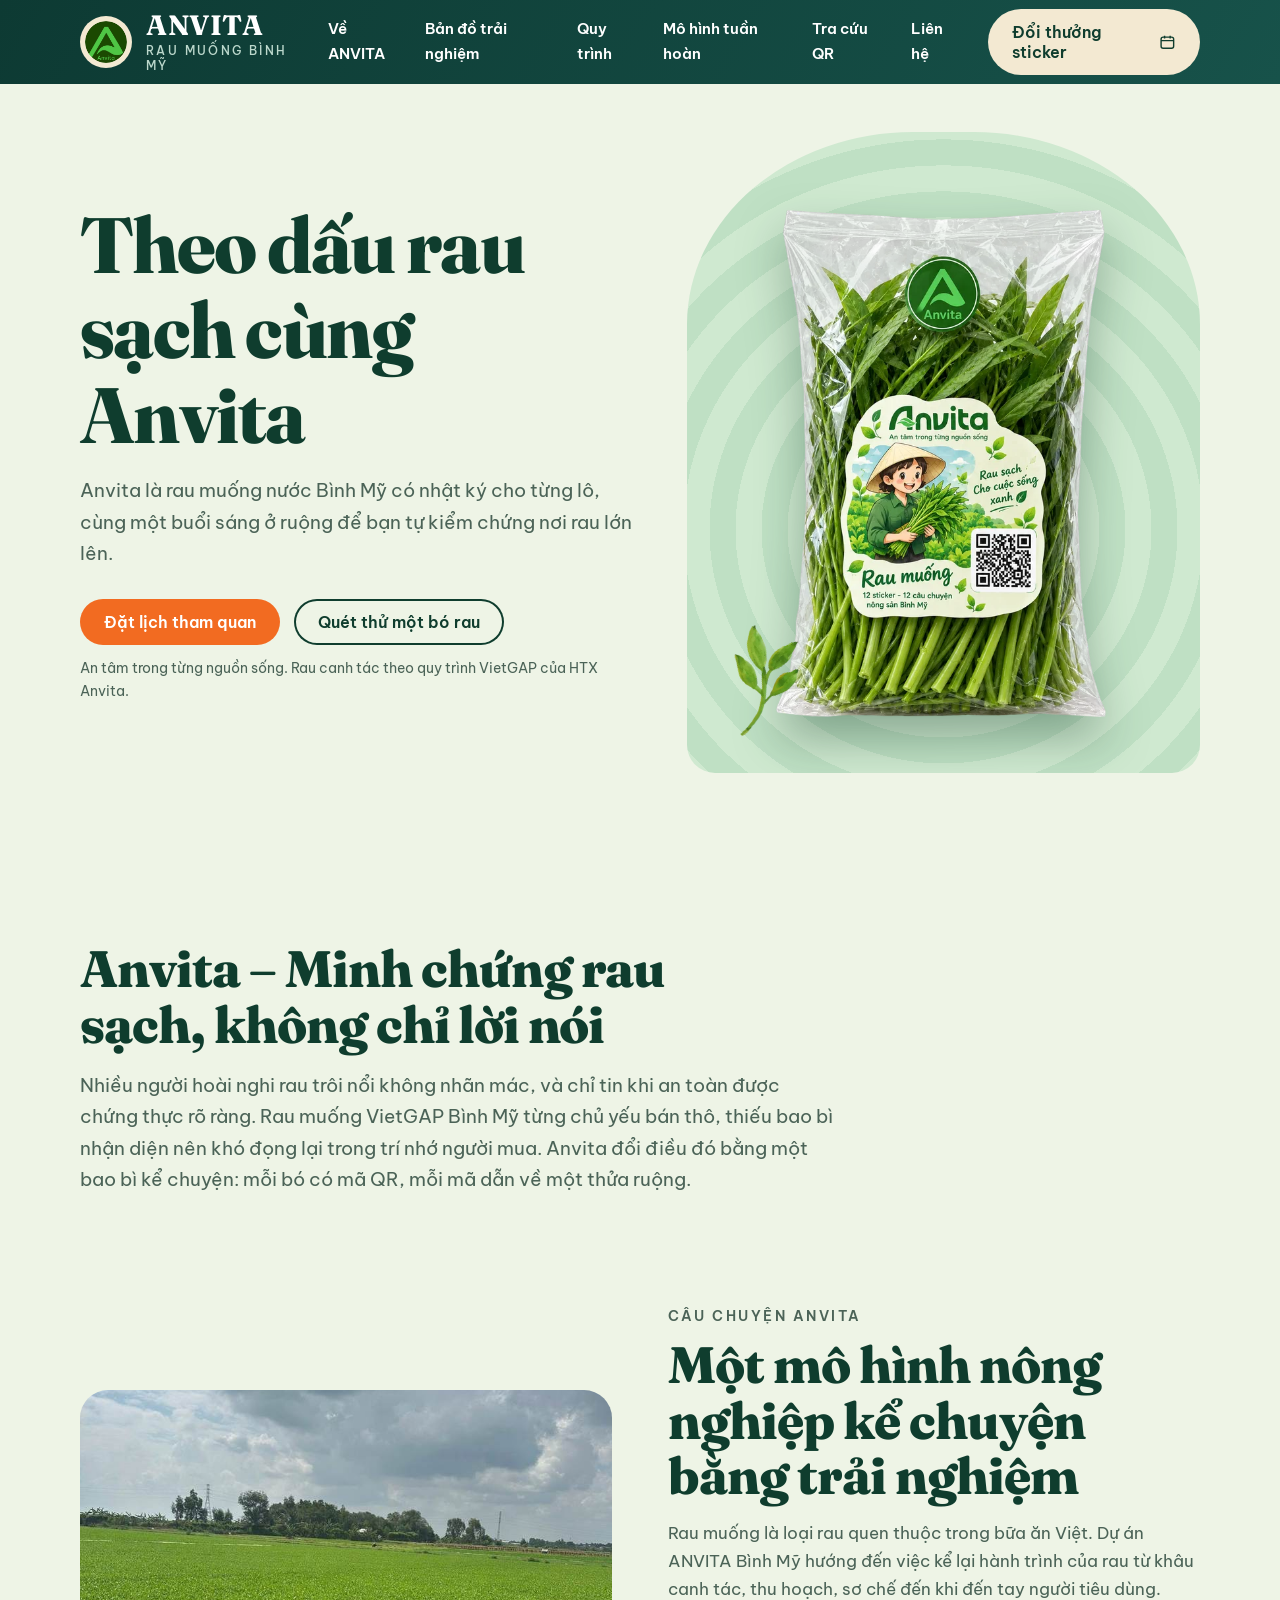
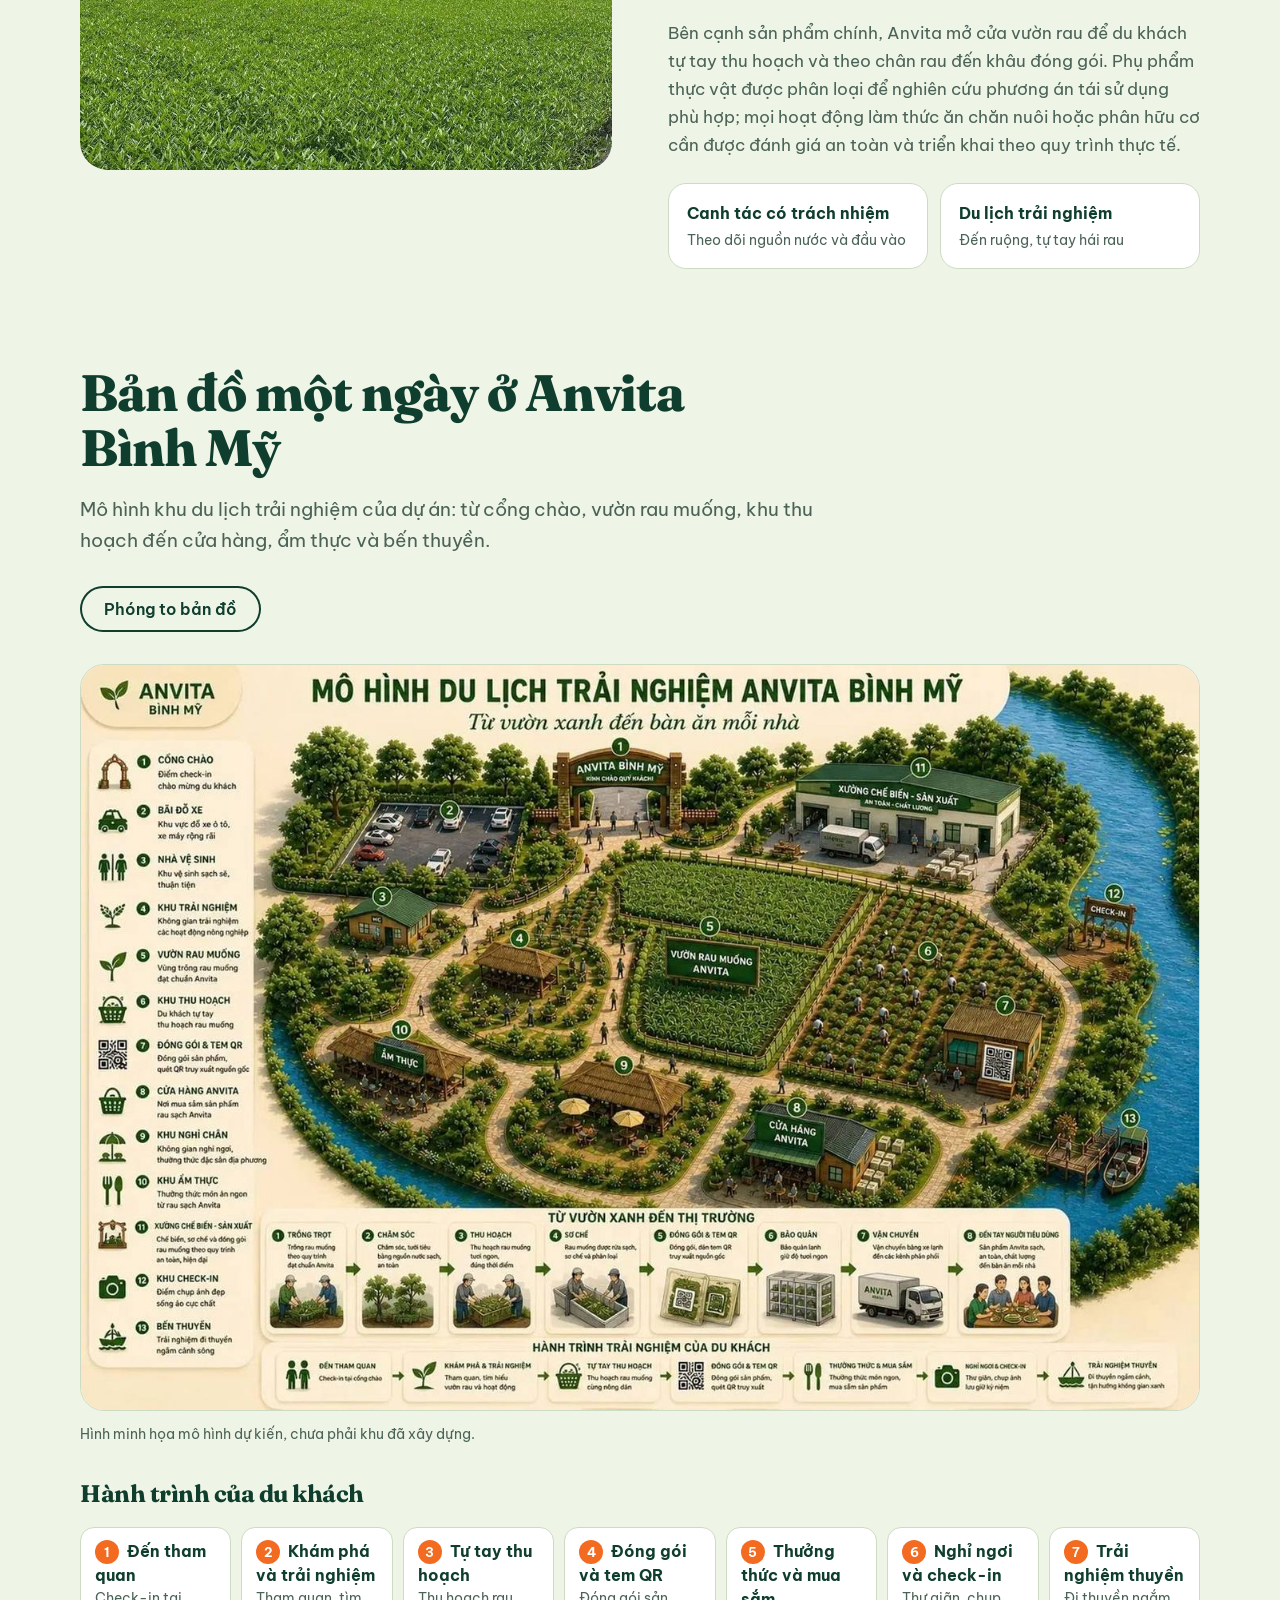
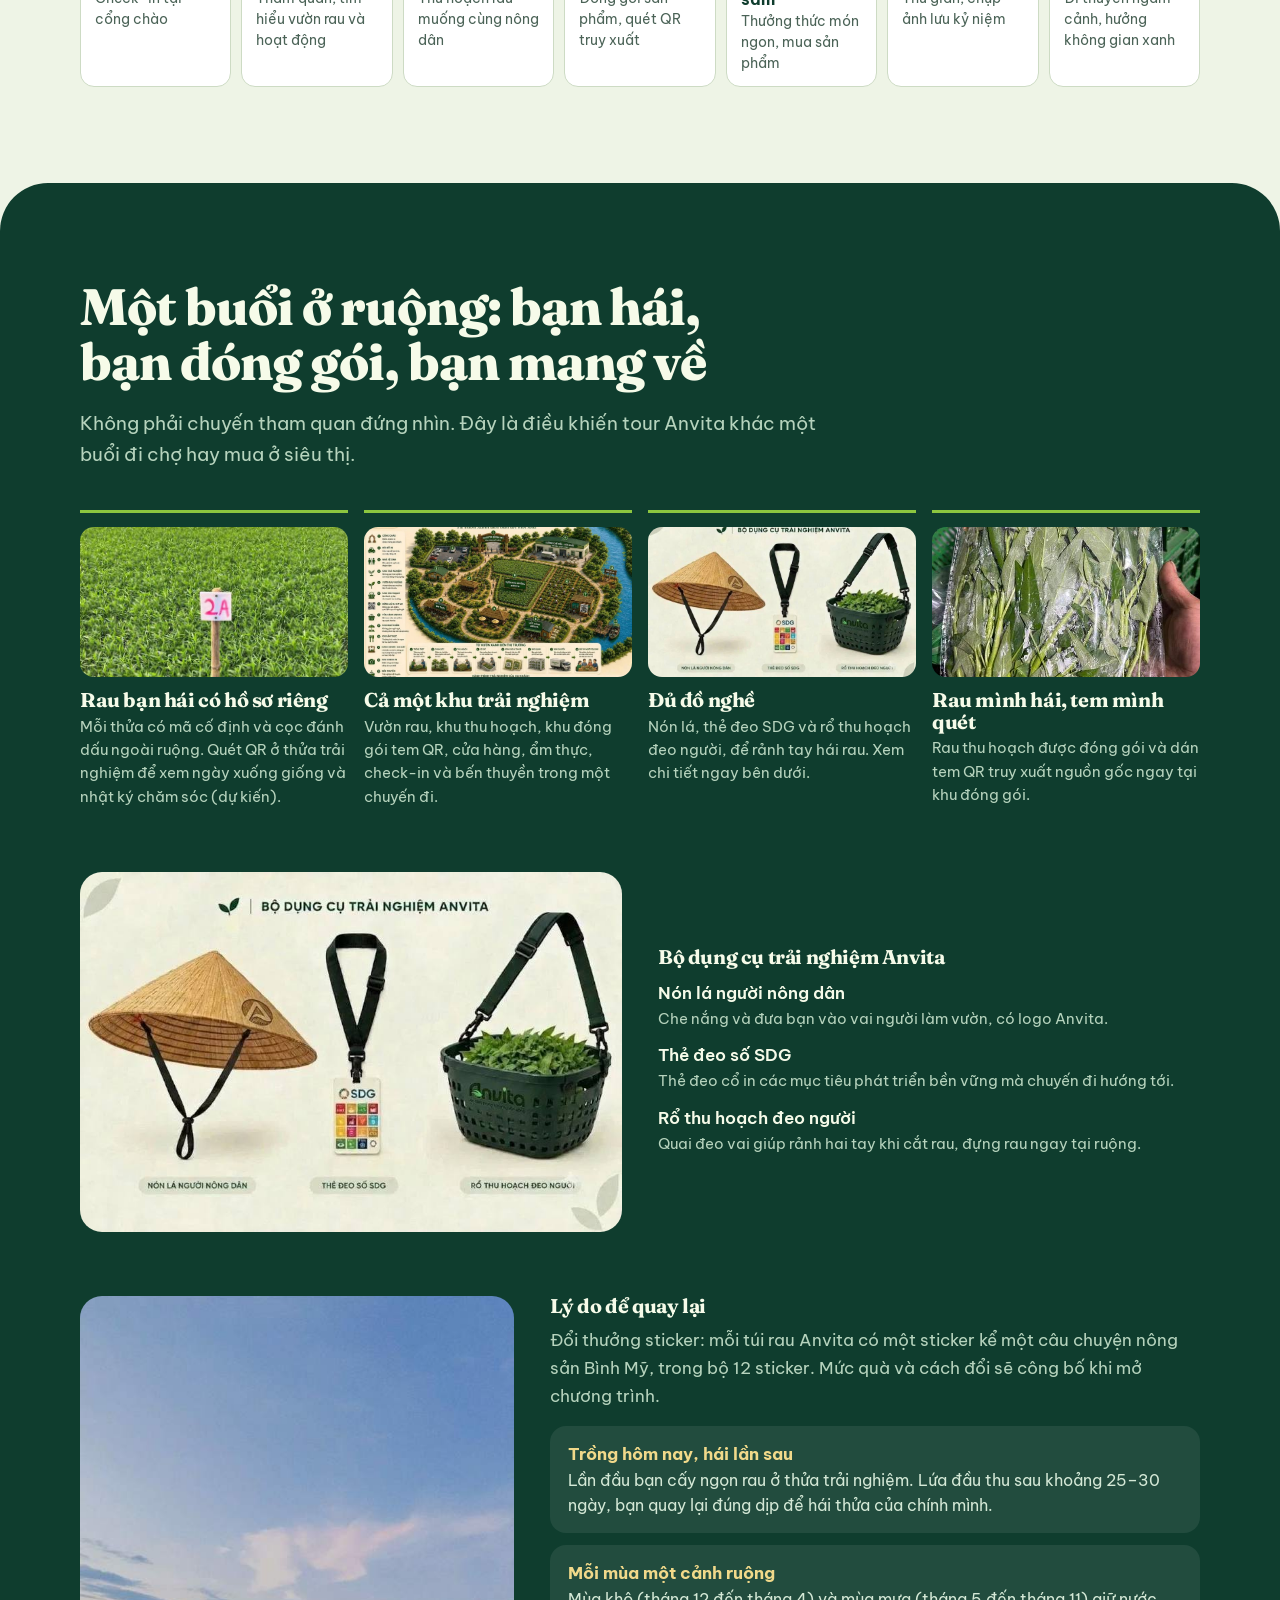
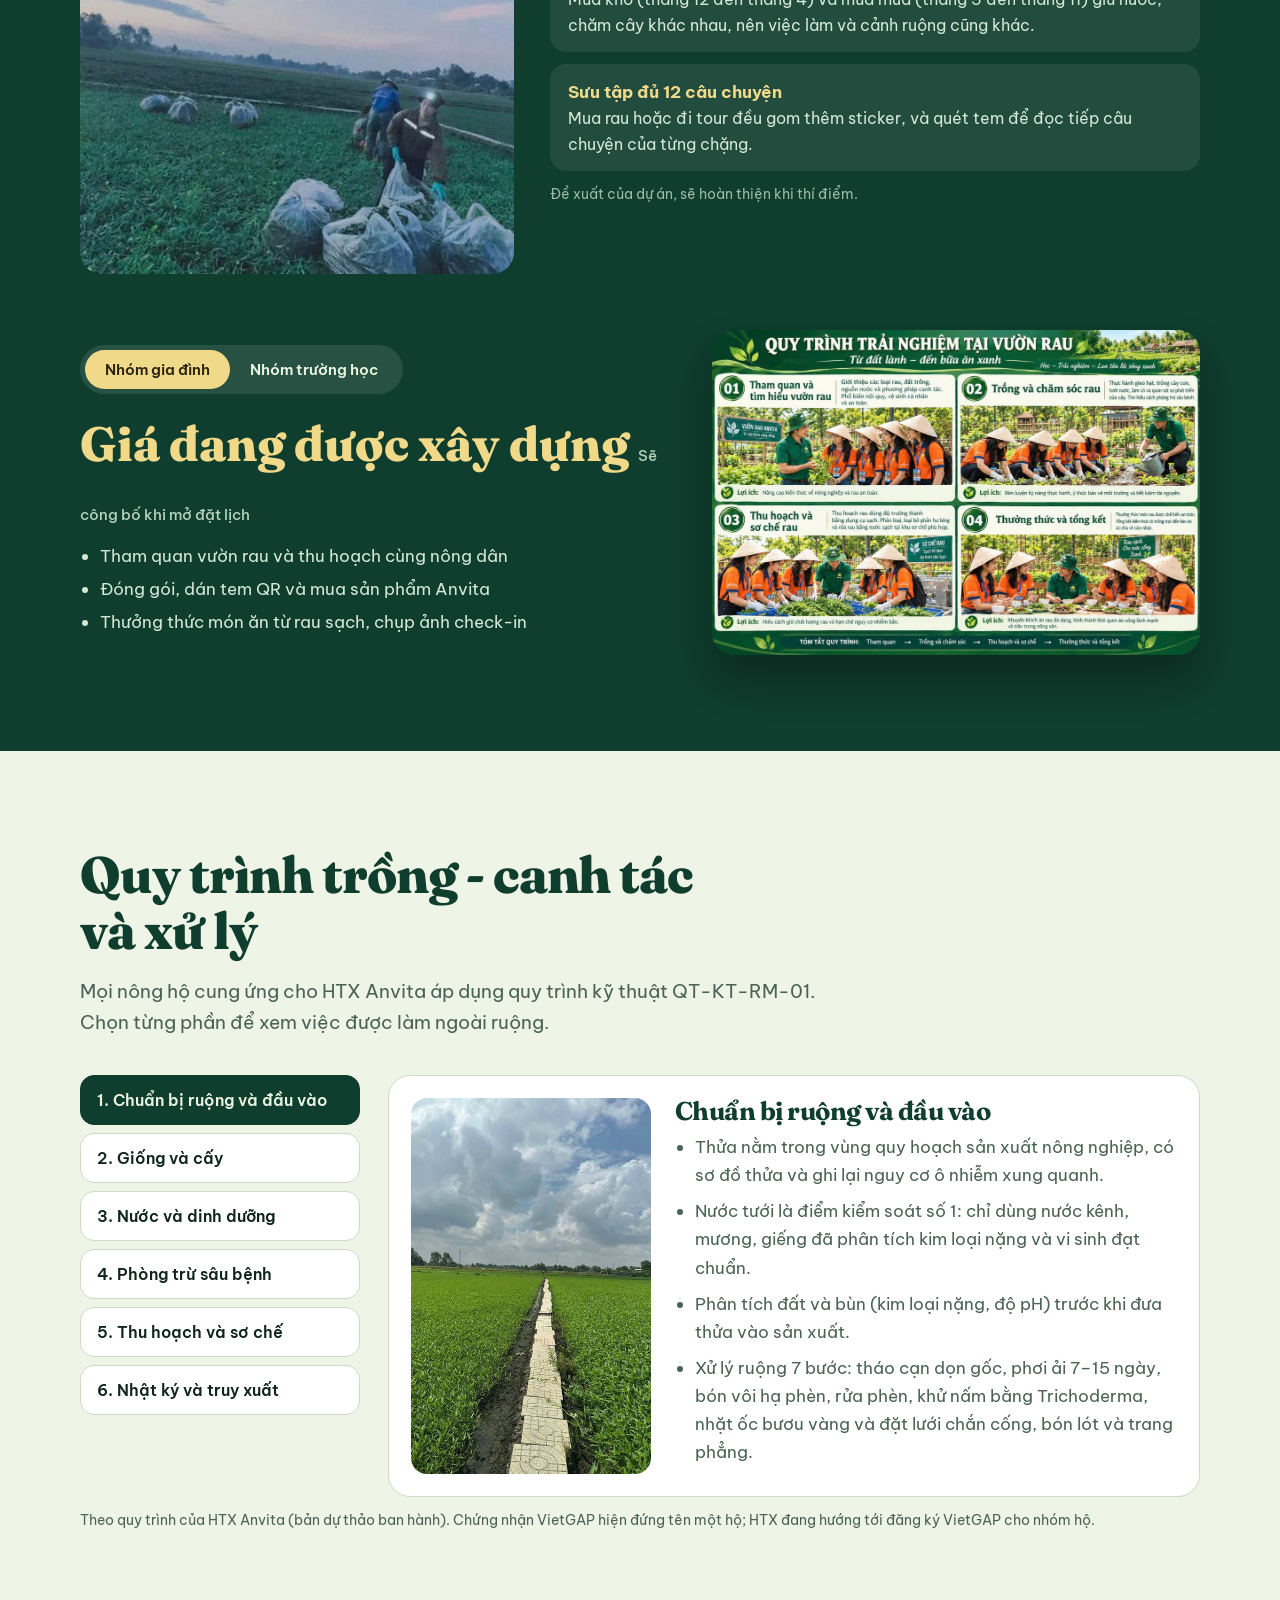
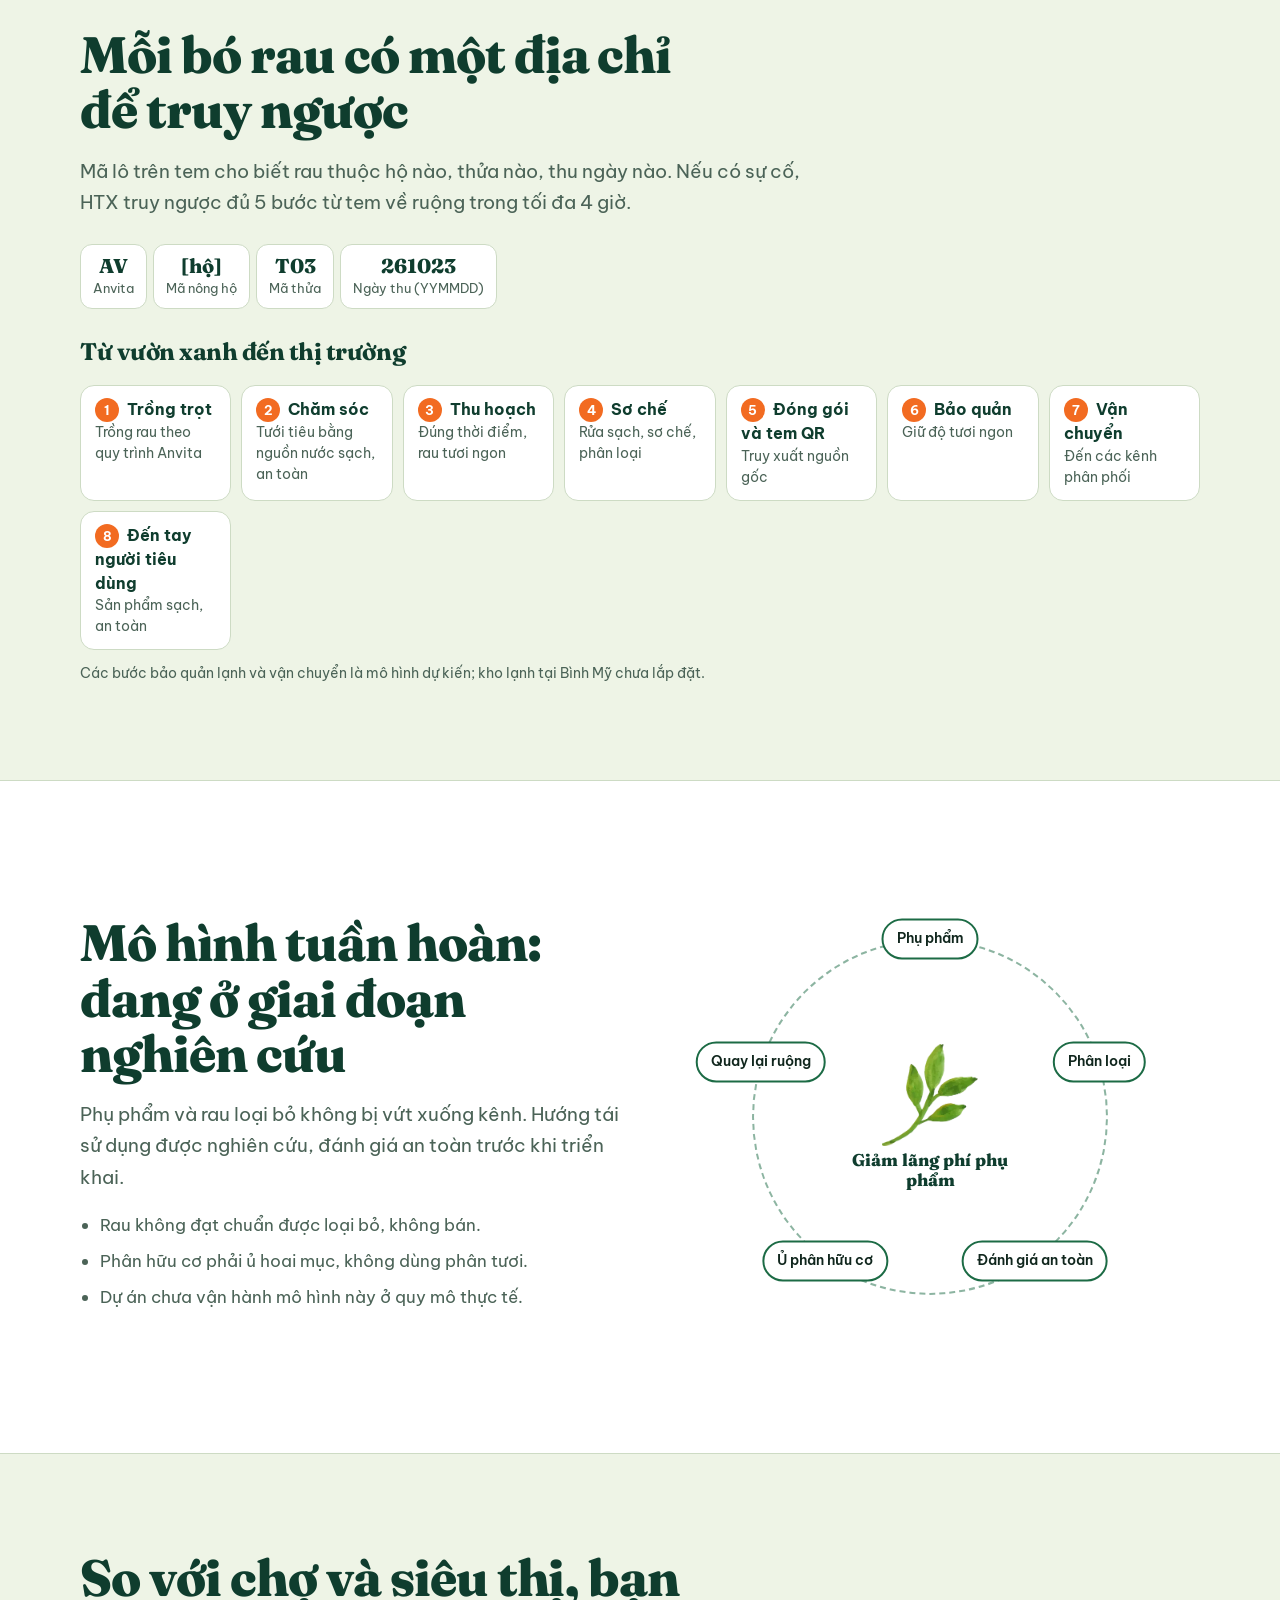
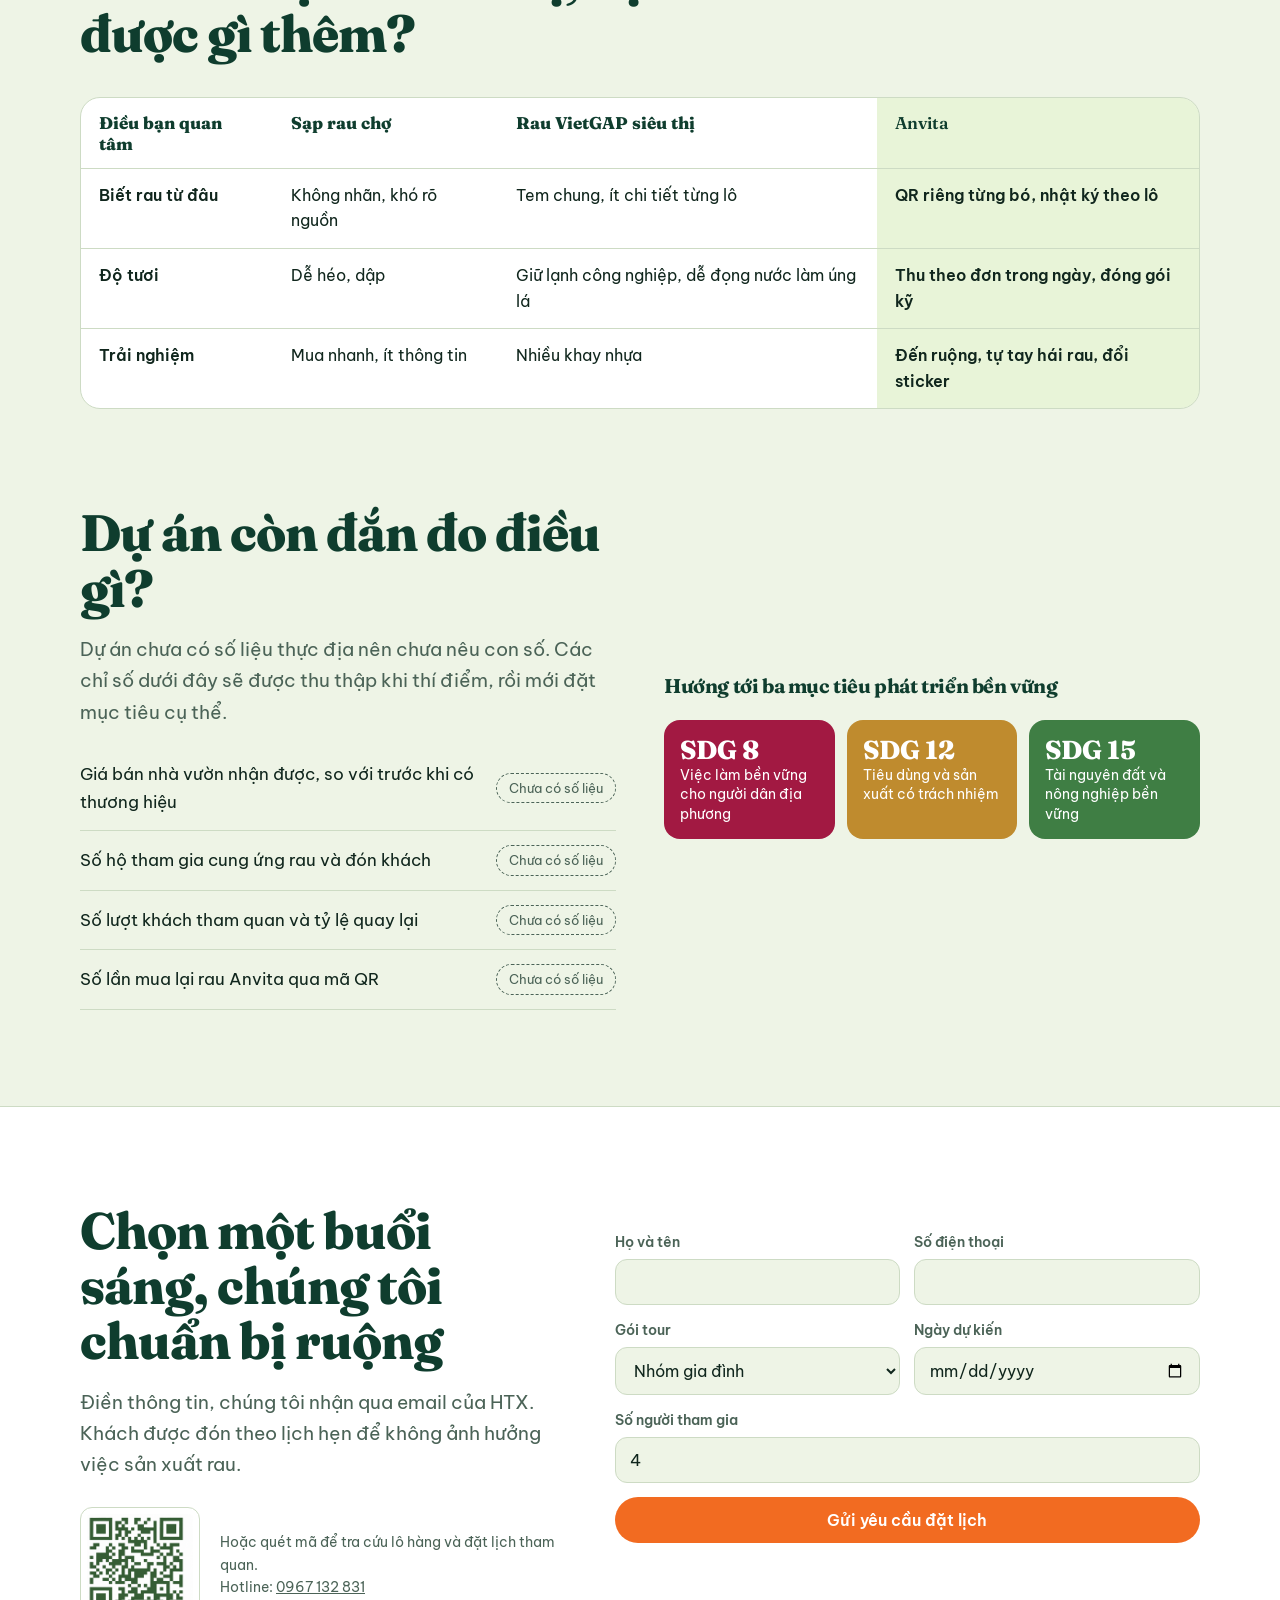
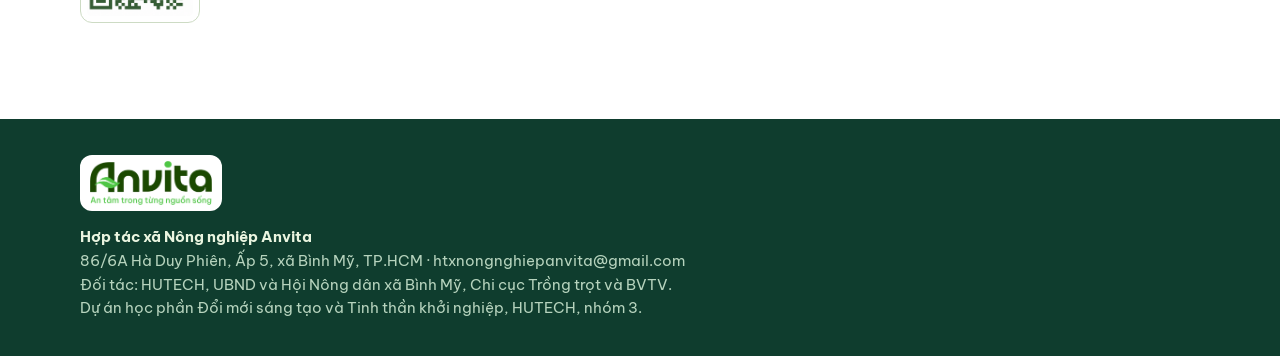
==== index.html @ b092d2de "index" ====
<!DOCTYPE html>
<html lang="vi"><head>
<meta charset="utf-8">
<meta name="viewport" content="width=device-width, initial-scale=1, viewport-fit=cover">
<title>Anvita – Từ Bình Mỹ đến bàn ăn</title>
<link rel="preconnect" href="https://fonts.googleapis.com"><link rel="preconnect" href="https://fonts.gstatic.com" crossorigin>
<link href="https://fonts.googleapis.com/css2?family=Be+Vietnam+Pro:wght@400;500;600&family=Fraunces:opsz,wght@9..144,600;9..144,800&display=swap" rel="stylesheet">
<style>
:root{--bg:#eef4e6;--ink:#10261d;--mute:#4b6357;--card:#fff;--line:#cddbc4;--head:#0f3d2e;--g:#0f3d2e;--g2:#1c6b45;--lime:#8cc63f;--org:#f26b21;--straw:#f1d98a;--on-g:#eaf5e0;--navbg:#eef4e6;
--sans:"Be Vietnam Pro",system-ui,-apple-system,"Segoe UI",Roboto,sans-serif;--ser:"Fraunces",Georgia,"Times New Roman",serif;
box-sizing:border-box;padding-top:env(safe-area-inset-top,0px);padding-bottom:env(safe-area-inset-bottom,0px)}
@media (prefers-color-scheme:dark){:root:not([data-theme="light"]){--bg:#0b1c16;--ink:#e7f1e1;--mute:#a4bcab;--card:#122b23;--line:#24443a;--head:#bfe58a;--navbg:#0b1c16}}
:root[data-theme="dark"]{--bg:#0b1c16;--ink:#e7f1e1;--mute:#a4bcab;--card:#122b23;--line:#24443a;--head:#bfe58a;--navbg:#0b1c16}
html{scroll-behavior:smooth;scroll-padding-top:calc(env(safe-area-inset-top,0px) + 72px)}
*{box-sizing:border-box;margin:0}
body{background:var(--bg);color:var(--ink);font:400 17px/1.65 var(--sans);-webkit-font-smoothing:antialiased}
body::before{content:"";position:fixed;inset:0 0 auto;height:env(safe-area-inset-top,0px);background:var(--navbg);z-index:10}
img{max-width:100%;display:block}a{color:inherit}
:focus-visible{outline:3px solid var(--org);outline-offset:3px;border-radius:6px}
.w{width:min(1120px,100% - 40px);margin-inline:auto}
nav{position:sticky;top:env(safe-area-inset-top,0px);z-index:9;background:var(--navbg);border-bottom:1px solid var(--line)}
nav .w{display:flex;align-items:center;gap:22px;height:64px}
.logo{font:800 26px var(--ser);color:var(--head);text-decoration:none;margin-right:auto;letter-spacing:-.5px}
nav a.l{font-size:15px;text-decoration:none;color:var(--mute);font-weight:500}nav a.l:hover{color:var(--ink)}
.btn{display:inline-block;border:0;cursor:pointer;font:600 16px var(--sans);padding:13px 24px;border-radius:999px;background:var(--org);color:#fff;text-decoration:none}
.btn:hover{filter:brightness(1.08)}.btn.o{background:transparent;color:var(--head);box-shadow:inset 0 0 0 2px var(--head)}
h1,h2,h3{font-family:var(--ser);color:var(--head);line-height:1.08;letter-spacing:-.02em}
h2{font-size:clamp(2rem,4.4vw,3.2rem);font-weight:800;max-width:18ch}
section{padding:96px 0}
.lead{font-size:19px;color:var(--mute);max-width:58ch;margin-top:18px}
/* hero */
.hero{padding:48px 0 72px}.hero .w{display:grid;grid-template-columns:1.05fr .95fr;gap:40px;align-items:center}
h1{font-size:clamp(2.5rem,6.2vw,4.9rem);font-weight:800}
.cta{display:flex;gap:14px;flex-wrap:wrap;margin-top:30px}
.vis{position:relative;aspect-ratio:4/5;border-radius:44% 44% 28px 28px/30% 30% 28px 28px;overflow:hidden;background:repeating-radial-gradient(circle at 50% 62%,#bfe0c4 0 26px,#cfe9d0 26px 52px);isolation:isolate}
@media (prefers-color-scheme:dark){:root:not([data-theme="light"]) .vis{background:repeating-radial-gradient(circle at 50% 62%,#14382d 0 26px,#174335 26px 52px)}}
:root[data-theme="dark"] .vis{background:repeating-radial-gradient(circle at 50% 62%,#14382d 0 26px,#174335 26px 52px)}
.vis .bag{position:absolute;inset:7% 14% 3%;width:72%;height:90%;object-fit:contain;filter:drop-shadow(0 22px 24px rgba(10,50,30,.35))}
.vis .leaf{position:absolute;width:90px;left:6%;bottom:8%;transform:rotate(-24deg)}
.scanline{position:absolute;left:10%;right:10%;top:12%;height:4px;background:var(--lime);box-shadow:0 0 18px 6px rgba(140,198,63,.7);opacity:0}
.vis.scan .scanline{opacity:1;animation:sc 1.4s ease-in-out forwards}
@keyframes sc{0%{top:12%}100%{top:86%}}
.lot{position:absolute;left:14px;right:14px;bottom:14px;background:var(--card);border-radius:18px;padding:16px 18px;font-size:14.5px;line-height:1.5;box-shadow:0 14px 30px rgba(8,40,25,.28);transform:translateY(120%);transition:transform .5s cubic-bezier(.2,.8,.2,1)}
.vis.done .lot{transform:none}
.lot b{font:800 18px var(--ser);color:var(--head);display:block}.lot span{color:var(--mute);font-size:12.5px}
.lot ul{list-style:none;padding:0;margin:6px 0}.lot li:before{content:"✓ ";color:var(--g2);font-weight:700}
/* scan section */
.two{display:grid;grid-template-columns:.9fr 1.1fr;gap:56px;align-items:start;margin-top:40px}
.code{display:flex;flex-wrap:wrap;gap:6px;align-items:stretch;margin:26px 0 6px}
.code div{background:var(--card);border:1px solid var(--line);border-radius:12px;padding:8px 12px;text-align:center;font-size:13px;color:var(--mute)}
.code b{display:block;font:800 20px var(--ser);color:var(--head)}
.chips{display:grid;grid-template-columns:repeat(4,1fr);gap:8px}
.chips button{font:600 15px var(--sans);padding:12px 6px;border-radius:14px;border:1px solid var(--line);background:var(--card);color:var(--ink);cursor:pointer}
.chips button[aria-pressed="true"]{background:var(--g);color:var(--on-g);border-color:var(--g)}
.panel{margin-top:12px;background:var(--card);border:1px solid var(--line);border-radius:18px;padding:22px 24px;min-height:132px}
.panel h3{font-size:1.5rem;margin-bottom:6px}.panel p{color:var(--mute)}
.small{font-size:13.5px;color:var(--mute);margin-top:12px}
/* loop */
.loopw{display:grid;grid-template-columns:1fr 1fr;gap:40px;align-items:center}
.loop{--R:min(178px,36vw);position:relative;width:min(480px,100%);aspect-ratio:1;margin-inline:auto}
.loop:before{content:"";position:absolute;inset:calc(50% - var(--R));border:2px dashed var(--g2);border-radius:50%;opacity:.5}
.loop .c{position:absolute;inset:32%;display:grid;place-items:center;text-align:center;font:800 17px/1.2 var(--ser);color:var(--head)}.loop .c img{width:96px;margin:0 auto 4px}
.loop .n{position:absolute;left:50%;top:50%;transform:translate(-50%,-50%) rotate(calc(var(--a)*1deg)) translateY(calc(var(--R)*-1)) rotate(calc(var(--a)*-1deg));background:var(--card);border:2px solid var(--g2);border-radius:999px;padding:7px 13px;font-weight:600;font-size:14px;white-space:nowrap}
.loopw ul{padding-left:20px;color:var(--mute);margin-top:18px}.loopw li{margin:8px 0}
/* tour */
.tour{background:var(--g);color:var(--on-g);border-radius:48px 48px 0 0;--head:#eaf5e0;--mute:#b6d3bd}
.tour h2,.tour h3{color:#f6fbe9}.tour .lead{color:#b6d3bd}
.why{display:grid;grid-template-columns:repeat(6,1fr);gap:14px;margin-top:44px}
.why div{grid-column:span 2;border-top:3px solid var(--lime);padding-top:14px}
.why div:nth-child(1),.why div:nth-child(2){grid-column:span 3}
.why div:nth-child(1) h3{font-size:2rem}
.why h3{font-size:1.35rem;margin-bottom:6px}.why p{font-size:15.5px;color:#b6d3bd;line-height:1.55}
.rail{display:flex;gap:0;margin-top:64px;counter-reset:s;overflow-x:auto;padding:10px 4px 18px;scroll-snap-type:x mandatory}
.rail li{list-style:none;flex:0 0 190px;scroll-snap-align:start;position:relative;padding-right:18px}
.rail li:before{counter-increment:s;content:counter(s);display:grid;place-items:center;width:40px;height:40px;border-radius:50%;background:var(--org);color:#fff;font:800 18px var(--ser);position:relative;z-index:1}
.rail li:after{content:"";position:absolute;top:19px;left:40px;right:0;height:2px;background:var(--lime);opacity:.5}
.rail li:last-child:after{display:none}
.rail b{display:block;margin:12px 0 2px;font-size:16px}.rail span{font-size:14px;color:#b6d3bd;line-height:1.5;display:block}
.pk{display:grid;grid-template-columns:1.1fr .9fr;gap:36px;margin-top:56px;align-items:center}
.tabs{display:inline-flex;background:rgba(255,255,255,.1);border-radius:999px;padding:5px}
.tabs button{font:600 15px var(--sans);border:0;background:none;color:var(--on-g);padding:10px 20px;border-radius:999px;cursor:pointer}
.tabs button[aria-pressed="true"]{background:var(--straw);color:#2a2410}
.price{font:800 clamp(2rem,5vw,3rem) var(--ser);color:var(--straw);margin:20px 0 4px}.price small{font:500 15px var(--sans);color:#b6d3bd}
.pk ul{padding-left:20px;margin-top:10px}.pk li{margin:5px 0;color:#d4e8d6}
.pk img{border-radius:22px;box-shadow:0 24px 40px rgba(0,0,0,.3)}
.tour .small{color:#9dbba6}
/* compare */
.tw{overflow-x:auto;margin-top:36px;border:1px solid var(--line);border-radius:20px;background:var(--card)}
table{width:100%;border-collapse:collapse;min-width:680px;font-size:15.5px}
th,td{text-align:left;padding:14px 18px;border-bottom:1px solid var(--line);vertical-align:top}
tr:last-child td{border:0}th{font:800 17px var(--ser);color:var(--head)}th.a,td.a{background:rgba(140,198,63,.2);font-weight:600}td:first-child{font-weight:600}
/* impact */
.imp{display:grid;grid-template-columns:1fr 1fr;gap:48px;align-items:center}
.big{font:800 clamp(4rem,12vw,8rem) var(--ser);color:var(--g2);line-height:.9}
.sdg{display:flex;gap:12px;flex-wrap:wrap;margin-top:22px}
.sdg div{flex:1 1 150px;border-radius:16px;padding:14px 16px;color:#fff;font-size:14px;line-height:1.4}.sdg b{display:block;font:800 26px var(--ser)}
/* book */
.book{background:var(--card);border-top:1px solid var(--line)}
form{display:grid;grid-template-columns:1fr 1fr;gap:14px;margin-top:28px}
label{display:grid;gap:5px;font-size:14px;font-weight:600;color:var(--mute)}
input,select,textarea{font:400 16px var(--sans);padding:12px 14px;border-radius:12px;border:1px solid var(--line);background:var(--bg);color:var(--ink);width:100%}
form .f{grid-column:1/-1}
.qr{display:flex;gap:20px;align-items:center;margin-top:26px}.qr img{width:120px;background:#fff;padding:6px;border-radius:12px;border:1px solid var(--line)}
footer{background:var(--g);color:#b6d3bd;padding:36px 0;font-size:14.5px}footer b{color:#eaf5e0}
@media (max-width:860px){nav .l{display:none}.hero .w,.two,.loopw,.pk,.imp{grid-template-columns:1fr}.vis{max-width:420px;margin-inline:auto}section{padding:68px 0}.why div,.why div:nth-child(1),.why div:nth-child(2){grid-column:1/-1}.chips{grid-template-columns:repeat(3,1fr)}form{grid-template-columns:1fr}}
@media (prefers-reduced-motion:reduce){html{scroll-behavior:auto}.vis.scan .scanline{animation:none;top:86%}.lot{transition:none}}

html{scroll-padding-top:100px}
nav{background:linear-gradient(120deg,#0d3a33,#17524a);border:0}body::before{background:#0d3a33}
nav .w{height:84px;gap:28px}
.logo{display:flex;align-items:center;gap:14px;color:#fff;text-decoration:none;margin-right:auto}
.logo img{width:52px;height:52px;border-radius:50%;background:#f3e9d2;padding:5px}
.logo b{display:block;font:700 28px/1 var(--ser);letter-spacing:.5px;color:#fff}.logo small{display:block;font:500 12px var(--sans);letter-spacing:.2em;color:#bcd8cc;margin-top:4px}
.links{display:flex;gap:24px}nav a.l{color:#fff;font-weight:600}nav a.l:hover{color:#f3e9d2}
.btn.cream{background:#f3e9d2;color:#0f3d2e;display:flex;gap:10px;align-items:center}
.story{display:grid;grid-template-columns:1fr 1fr;gap:56px;align-items:center}.story>img{width:100%;aspect-ratio:7/5;object-fit:cover;border-radius:28px}
.eyebrow{font:600 14px var(--sans);letter-spacing:.18em;color:var(--g2);margin-bottom:12px}.story p{color:var(--mute);margin-top:16px}
.mini{display:grid;grid-template-columns:1fr 1fr;gap:12px;margin-top:24px}.mini div{background:var(--card);border:1px solid var(--line);border-radius:18px;padding:16px 18px;font-size:14px;color:var(--mute)}.mini b{display:block;color:var(--head);font-size:16px;margin-bottom:2px}
.mapf{margin-top:32px;border-radius:24px;overflow:auto;border:1px solid var(--line);background:var(--card)}.mapf img{width:100%;display:block}.mapf.z img{width:1600px;max-width:none}
.st{display:grid;grid-template-columns:repeat(auto-fit,minmax(150px,1fr));gap:10px;margin-top:20px;counter-reset:n}
.st div{counter-increment:n;background:var(--card);border:1px solid var(--line);border-radius:14px;padding:12px 14px;font-size:14px;color:var(--mute);line-height:1.5}
.st b{display:block;color:var(--head);font-size:15.5px}.st b:before{content:counter(n);display:inline-grid;place-items:center;width:24px;height:24px;margin-right:8px;border-radius:50%;background:var(--org);color:#fff;font-size:13px}
.why4{display:grid;grid-template-columns:repeat(4,1fr);gap:16px;margin-top:40px}.why4>div{border-top:3px solid var(--lime);padding-top:14px}.why4 img{width:100%;height:150px;object-fit:cover;border-radius:14px;margin-bottom:12px}
.why4 h3{font-size:1.25rem;margin-bottom:4px}.why4 p{font-size:15px;color:#b6d3bd;line-height:1.55}
.tl{display:grid;grid-template-columns:1fr 1fr;gap:36px;align-items:center;margin-top:64px}.tl img{width:100%;border-radius:22px}.tl dt{font-weight:600;color:#f6fbe9;margin-top:10px}.tl dd{margin:0;color:#b6d3bd;font-size:15px}
.ret{margin-top:64px;display:grid;grid-template-columns:.8fr 1.2fr;gap:36px;align-items:start}.ret>img{width:100%;aspect-ratio:3/4;object-fit:cover;border-radius:22px}
.ret ol{padding:0;list-style:none;display:grid;gap:12px;margin-top:16px}.ret li{background:rgba(255,255,255,.08);border-radius:16px;padding:14px 18px;color:#d4e8d6;font-size:15.5px}.ret li b{display:block;color:var(--straw);font-size:17px}
.qt{display:grid;grid-template-columns:280px 1fr;gap:28px;margin-top:36px;align-items:start}.qtab{display:grid;gap:8px}
.qtab button{text-align:left;font:600 15.5px var(--sans);padding:14px 16px;border-radius:14px;border:1px solid var(--line);background:var(--card);color:var(--ink);cursor:pointer}.qtab button[aria-pressed="true"]{background:var(--g);color:var(--on-g);border-color:var(--g)}
.qbody{display:grid;grid-template-columns:240px 1fr;gap:24px;background:var(--card);border:1px solid var(--line);border-radius:22px;padding:22px}.qbody img{width:100%;height:100%;min-height:260px;object-fit:cover;border-radius:16px}
.qbody h3{font-size:1.6rem;margin-bottom:8px}.qbody ul{padding-left:20px;color:var(--mute)}.qbody li{margin:8px 0}
.ind{display:flex;justify-content:space-between;gap:14px;align-items:center;padding:14px 0;border-bottom:1px solid var(--line)}.ind span{font-size:12.5px;white-space:nowrap;border:1px dashed var(--mute);color:var(--mute);border-radius:999px;padding:4px 12px}
.fl{display:flex;gap:22px;align-items:center;flex-wrap:wrap;margin-bottom:14px}.fl img{height:56px;background:#fff;border-radius:12px;padding:6px 10px}
@media (max-width:1000px){.links,.logo small{display:none}.nav-cta{margin-left:auto}}
@media (max-width:860px){.story,.tl,.ret,.qt,.qbody{grid-template-columns:1fr}.why4{grid-template-columns:1fr 1fr}.qtab{grid-template-columns:1fr 1fr}.qbody img{min-height:200px;height:200px}.nav-cta{font-size:14px;padding:11px 16px}}
</style></head><body>

<nav><div class="w"><a class="logo" href="#top"><img src="[data-uri]" alt="Logo Anvita"><span><b>ANVITA</b><small>RAU MUỐNG BÌNH MỸ</small></span></a>
<div class="links"><a class="l" href="#cau-chuyen">Về ANVITA</a><a class="l" href="#ban-do">Bản đồ trải nghiệm</a><a class="l" href="#quy-trinh">Quy trình</a><a class="l" href="#tuan-hoan">Mô hình tuần hoàn</a><a class="l" href="#quet-ma">Tra cứu QR</a><a class="l" href="#dat-lich">Liên hệ</a></div>
<a class="btn cream nav-cta" href="#quay-lai">Đổi thưởng sticker <svg width="18" height="18" viewBox="0 0 24 24" fill="none" stroke="currentColor" stroke-width="2" aria-hidden="true"><rect x="3" y="5" width="18" height="16" rx="3"/><path d="M8 3v4M16 3v4M3 10h18"/></svg></a></div></nav>

<header class="hero" id="top"><div class="w">
<div>
<h1>Theo dấu rau sạch cùng Anvita</h1>
<p class="lead">Anvita là rau muống nước Bình Mỹ có nhật ký cho từng lô, cùng một buổi sáng ở ruộng để bạn tự kiểm chứng nơi rau lớn lên.</p>
<div class="cta"><a class="btn" href="#dat-lich">Đặt lịch tham quan</a><button class="btn o" id="scan" type="button">Quét thử một bó rau</button></div>
<p class="small">An tâm trong từng nguồn sống. Rau canh tác theo quy trình VietGAP của HTX Anvita.</p>
</div>
<div class="vis" id="vis"><img class="bag" src="[data-uri]" alt="Túi rau muống nước Anvita có mã QR"><img class="leaf" src="[data-uri]" alt="">
<div class="scanline"></div>
<div class="lot" aria-live="polite"><b>Lô AV-DEMO-T03-261023</b><span>Dữ liệu minh họa</span>
<ul><li>Thửa T03, thu hoạch lúc 5 giờ 40 sáng</li><li>Nước tưới đã phân tích đạt chuẩn</li><li>Hết thời gian cách ly thuốc và đạm</li></ul>
<span>Muốn xem ruộng thật? Đặt lịch ở cuối trang.</span></div></div>
</div></header>

<section id="vi-sao"><div class="w">
<h2>Anvita – Minh chứng rau sạch, không chỉ lời nói</h2>
<p class="lead">Nhiều người hoài nghi rau trôi nổi không nhãn mác, và chỉ tin khi an toàn được chứng thực rõ ràng. Rau muống VietGAP Bình Mỹ từng chủ yếu bán thô, thiếu bao bì nhận diện nên khó đọng lại trong trí nhớ người mua. Anvita đổi điều đó bằng một bao bì kể chuyện: mỗi bó có mã QR, mỗi mã dẫn về một thửa ruộng.</p>
</div></section>


<section id="cau-chuyen" style="padding-top:0"><div class="w story"><img src="[data-uri]" alt="Ruộng rau muống nước tại Bình Mỹ">
<div><p class="eyebrow">CÂU CHUYỆN ANVITA</p><h2>Một mô hình nông nghiệp kể chuyện bằng trải nghiệm</h2>
<p>Rau muống là loại rau quen thuộc trong bữa ăn Việt. Dự án ANVITA Bình Mỹ hướng đến việc kể lại hành trình của rau từ khâu canh tác, thu hoạch, sơ chế đến khi đến tay người tiêu dùng.</p>
<p>Bên cạnh sản phẩm chính, Anvita mở cửa vườn rau để du khách tự tay thu hoạch và theo chân rau đến khâu đóng gói. Phụ phẩm thực vật được phân loại để nghiên cứu phương án tái sử dụng phù hợp; mọi hoạt động làm thức ăn chăn nuôi hoặc phân hữu cơ cần được đánh giá an toàn và triển khai theo quy trình thực tế.</p>
<div class="mini"><div><b>Canh tác có trách nhiệm</b>Theo dõi nguồn nước và đầu vào</div><div><b>Du lịch trải nghiệm</b>Đến ruộng, tự tay hái rau</div></div></div></div></section>

<section id="ban-do" style="padding-top:0"><div class="w"><h2>Bản đồ một ngày ở Anvita Bình Mỹ</h2>
<p class="lead">Mô hình khu du lịch trải nghiệm của dự án: từ cổng chào, vườn rau muống, khu thu hoạch đến cửa hàng, ẩm thực và bến thuyền.</p>
<div class="cta"><button class="btn o" id="zoom" type="button">Phóng to bản đồ</button></div>
<div class="mapf" id="mapf"><img src="[data-uri]" alt="Bản đồ mô hình du lịch trải nghiệm Anvita Bình Mỹ với 13 khu chức năng"></div>
<p class="small">Hình minh họa mô hình dự kiến, chưa phải khu đã xây dựng.</p>
<h3 style="margin-top:36px;font-size:1.5rem">Hành trình của du khách</h3>
<div class="st"><div><b>Đến tham quan</b>Check-in tại cổng chào</div><div><b>Khám phá và trải nghiệm</b>Tham quan, tìm hiểu vườn rau và hoạt động</div><div><b>Tự tay thu hoạch</b>Thu hoạch rau muống cùng nông dân</div><div><b>Đóng gói và tem QR</b>Đóng gói sản phẩm, quét QR truy xuất</div><div><b>Thưởng thức và mua sắm</b>Thưởng thức món ngon, mua sản phẩm</div><div><b>Nghỉ ngơi và check-in</b>Thư giãn, chụp ảnh lưu kỷ niệm</div><div><b>Trải nghiệm thuyền</b>Đi thuyền ngắm cảnh, hưởng không gian xanh</div></div></div></section>

<section class="tour" id="tour"><div class="w"><h2>Một buổi ở ruộng: bạn hái, bạn đóng gói, bạn mang về</h2>
<p class="lead">Không phải chuyến tham quan đứng nhìn. Đây là điều khiến tour Anvita khác một buổi đi chợ hay mua ở siêu thị.</p>
<div class="why4"><div><img src="[data-uri]" alt="Thửa rau có cọc đánh dấu mã 2A"><h3>Rau bạn hái có hồ sơ riêng</h3><p>Mỗi thửa có mã cố định và cọc đánh dấu ngoài ruộng. Quét QR ở thửa trải nghiệm để xem ngày xuống giống và nhật ký chăm sóc (dự kiến).</p></div>
<div><img src="[data-uri]" alt="Bản đồ khu trải nghiệm"><h3>Cả một khu trải nghiệm</h3><p>Vườn rau, khu thu hoạch, khu đóng gói tem QR, cửa hàng, ẩm thực, check-in và bến thuyền trong một chuyến đi.</p></div>
<div><img src="[data-uri]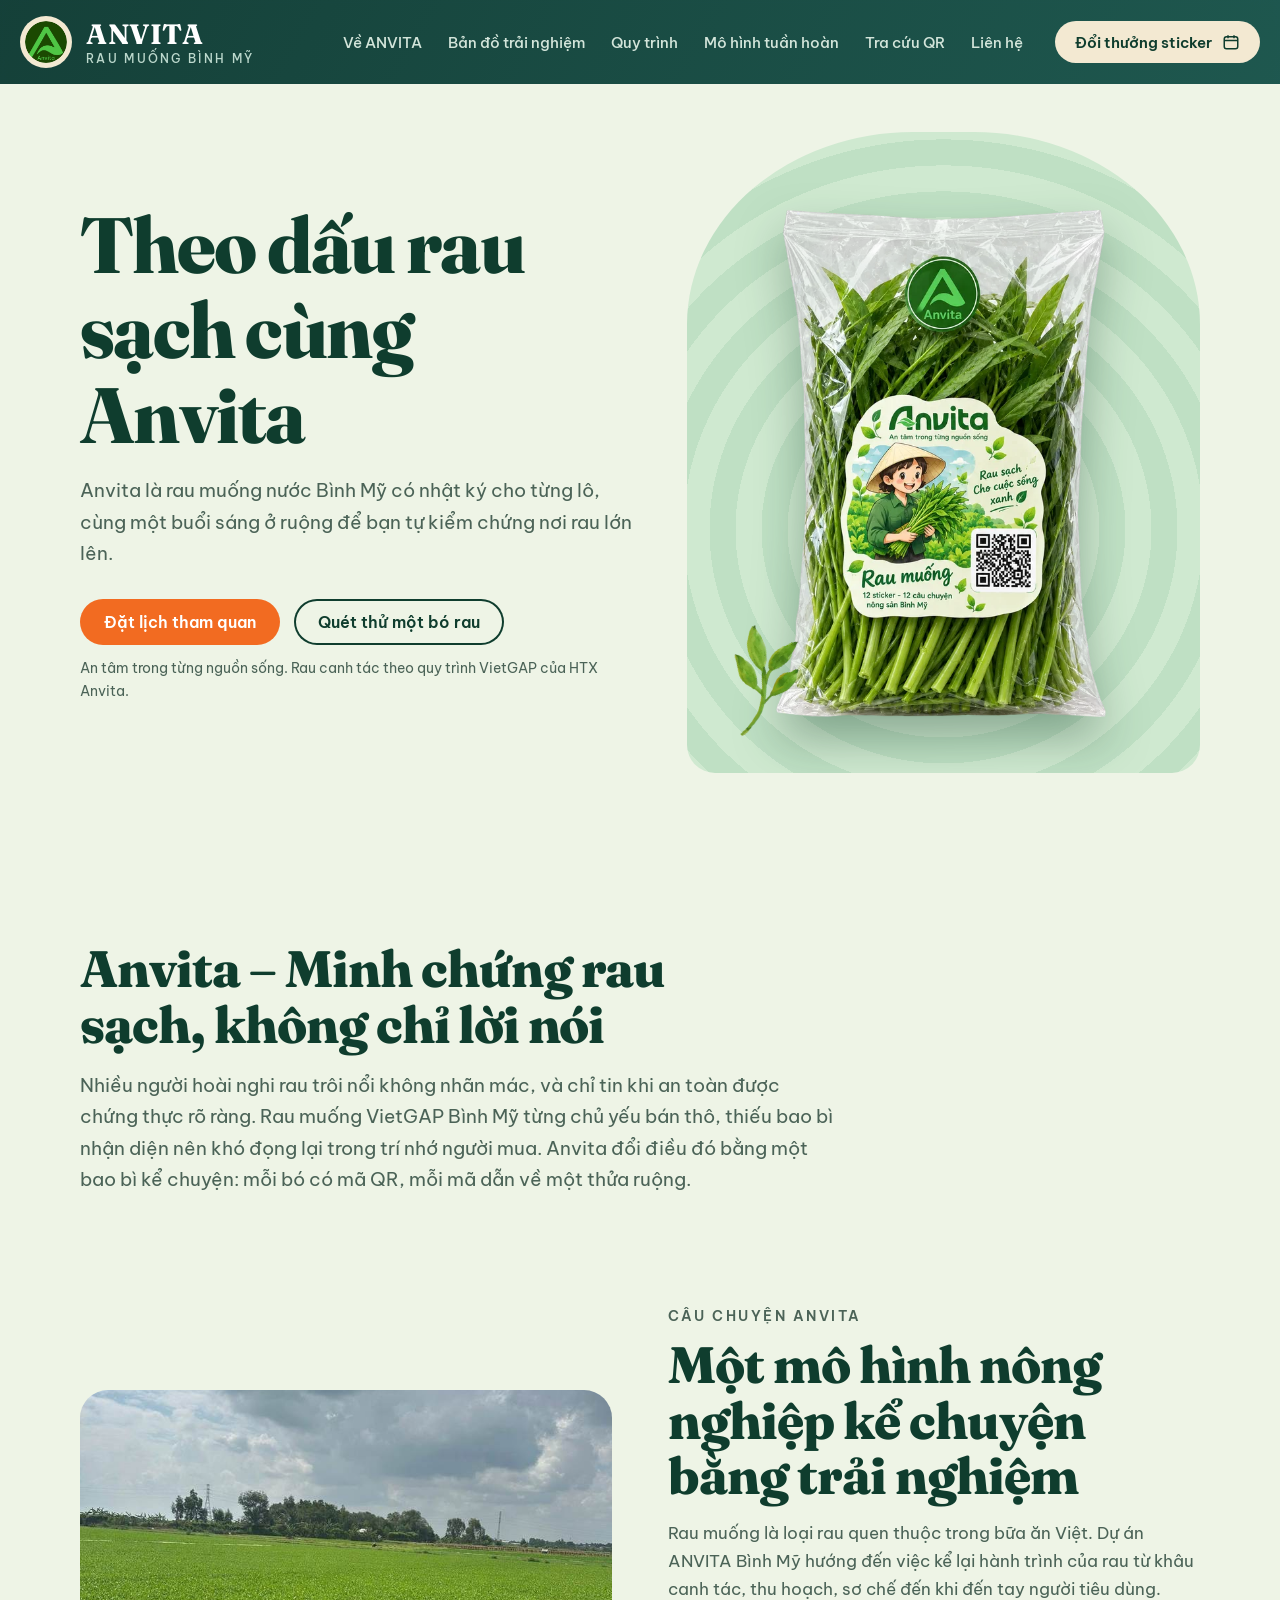
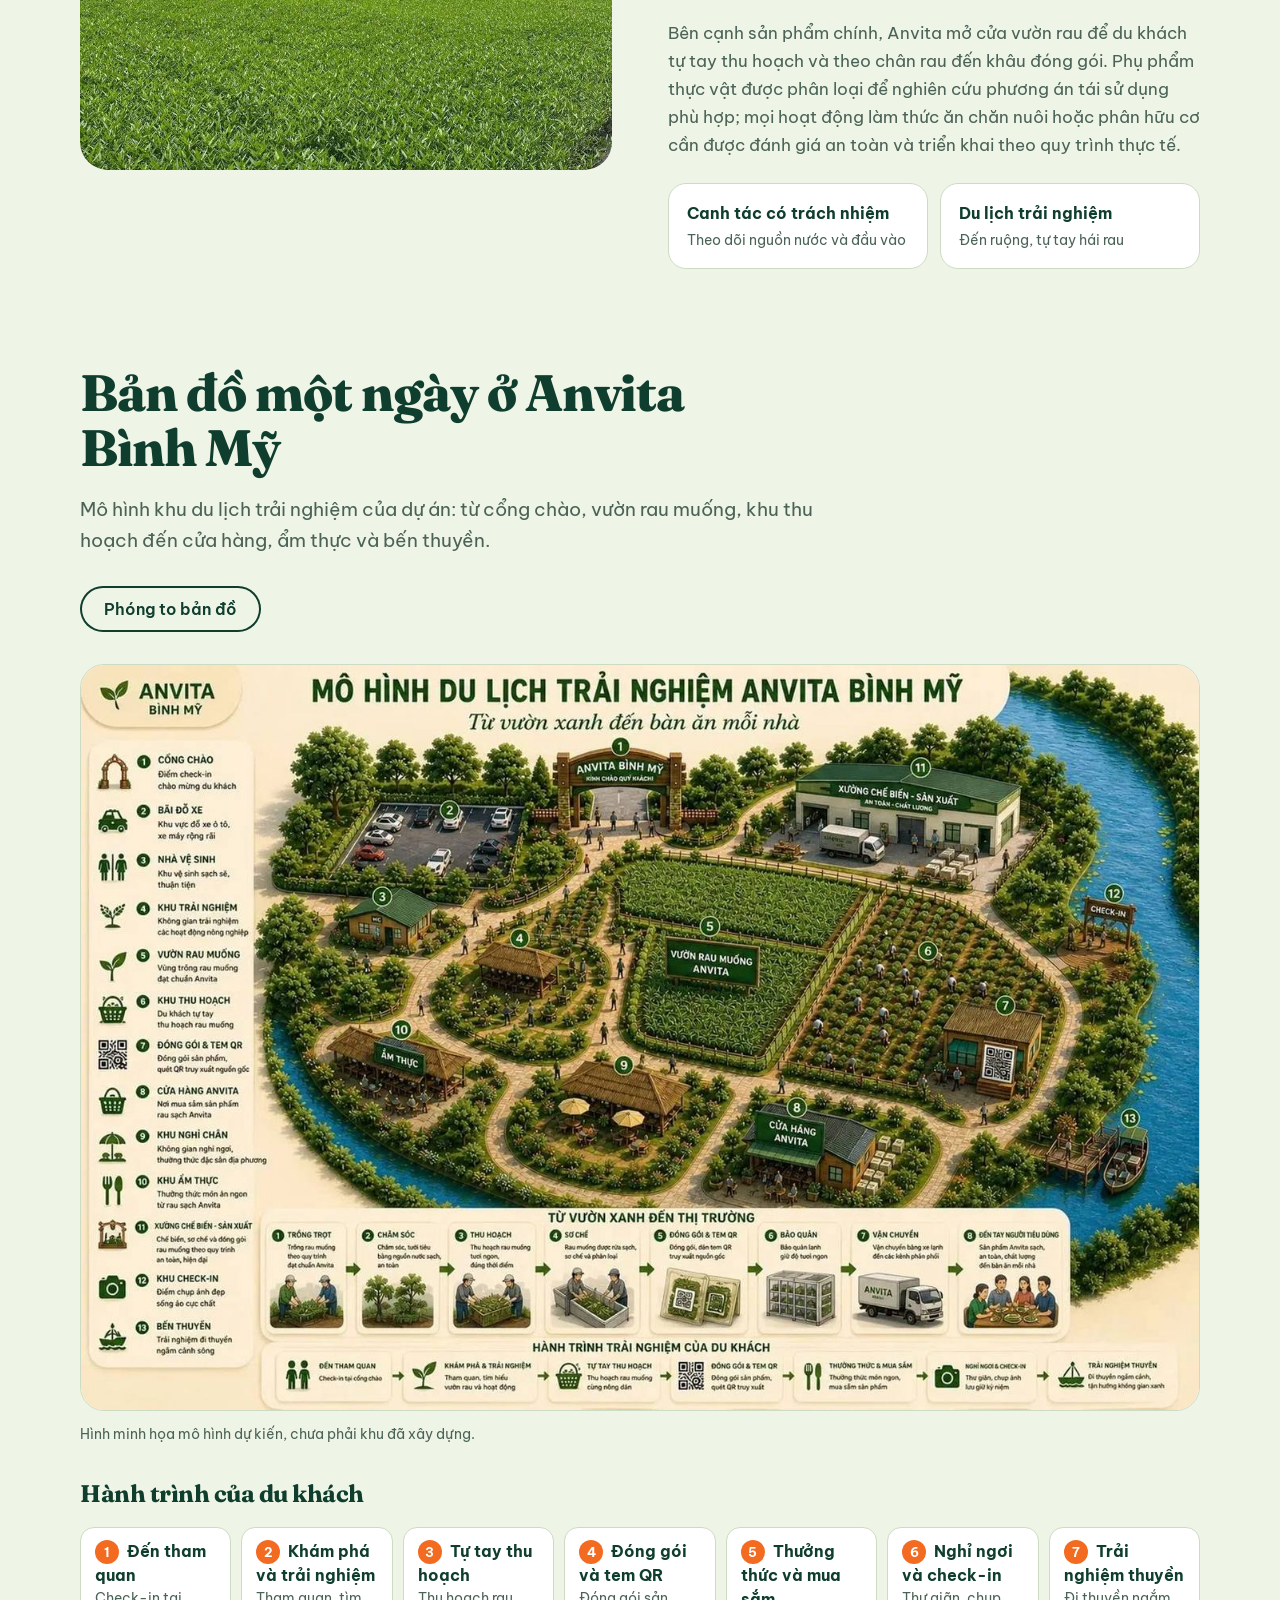
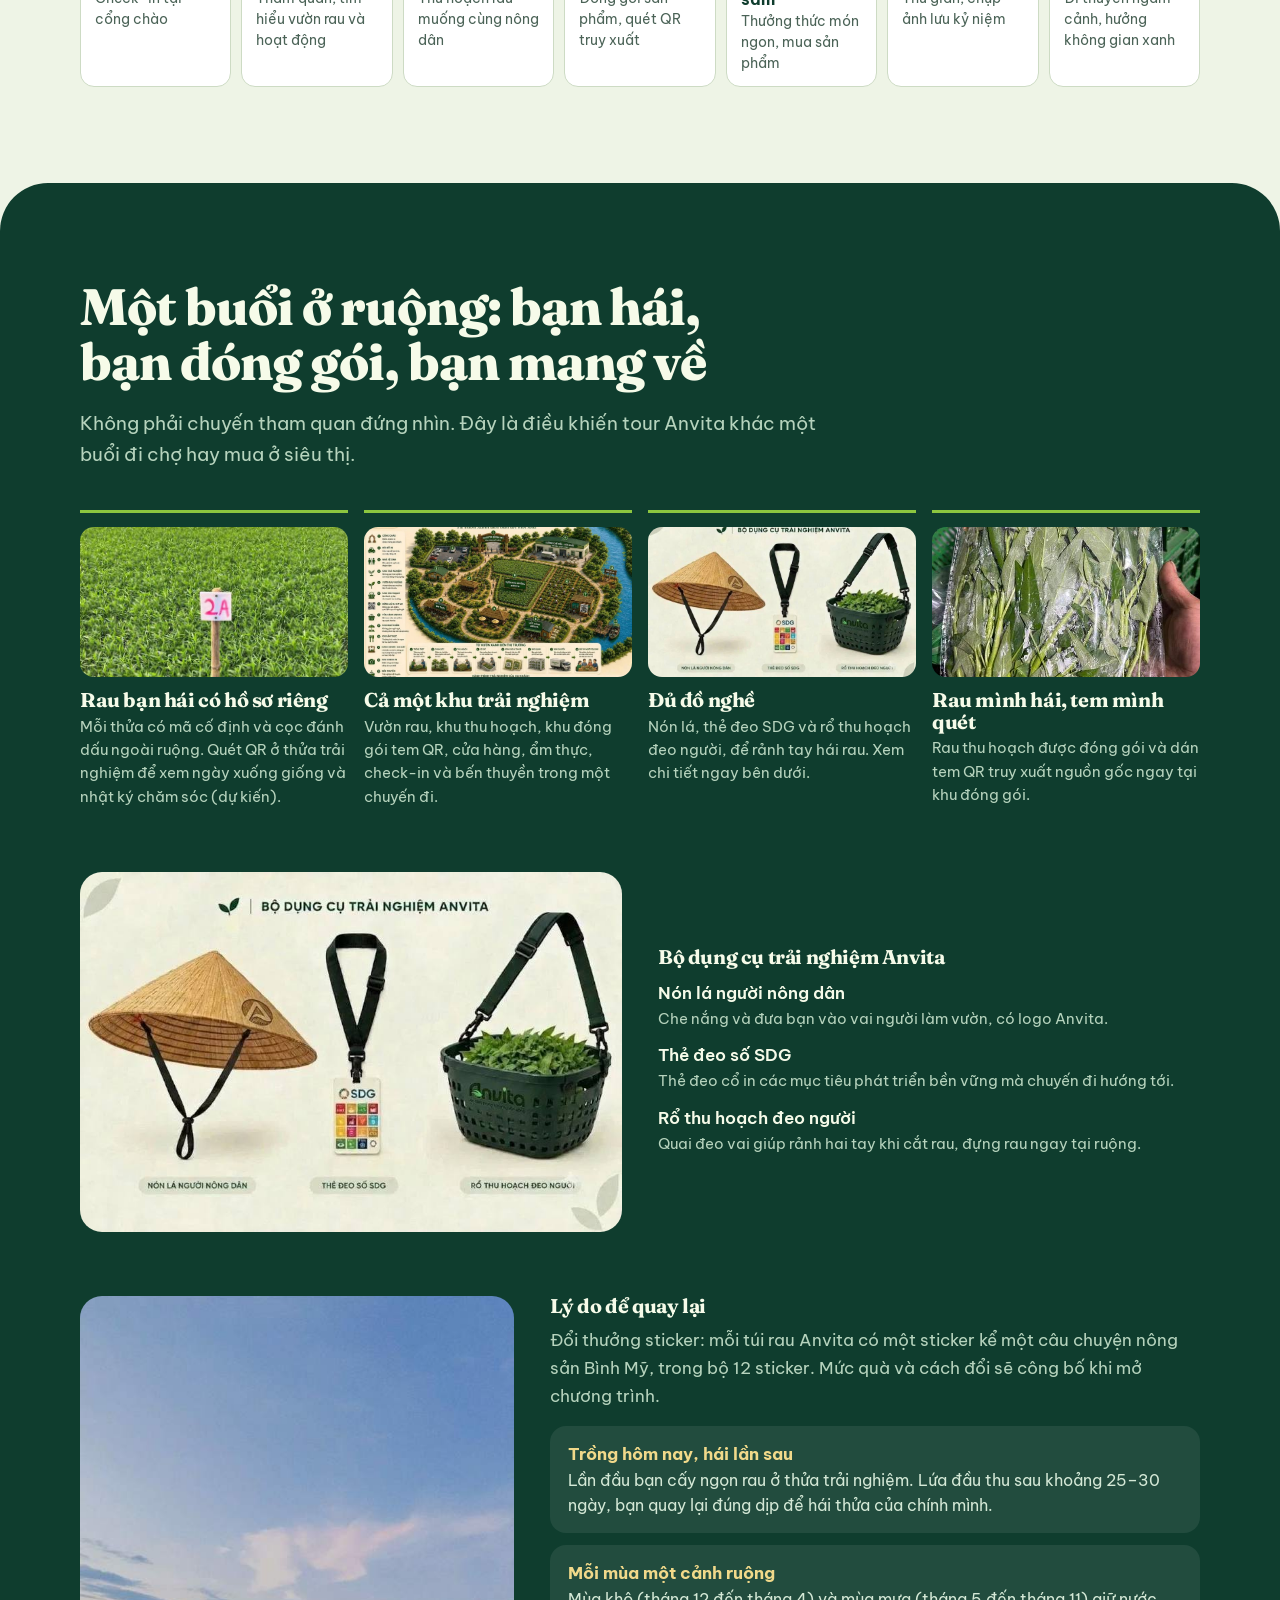
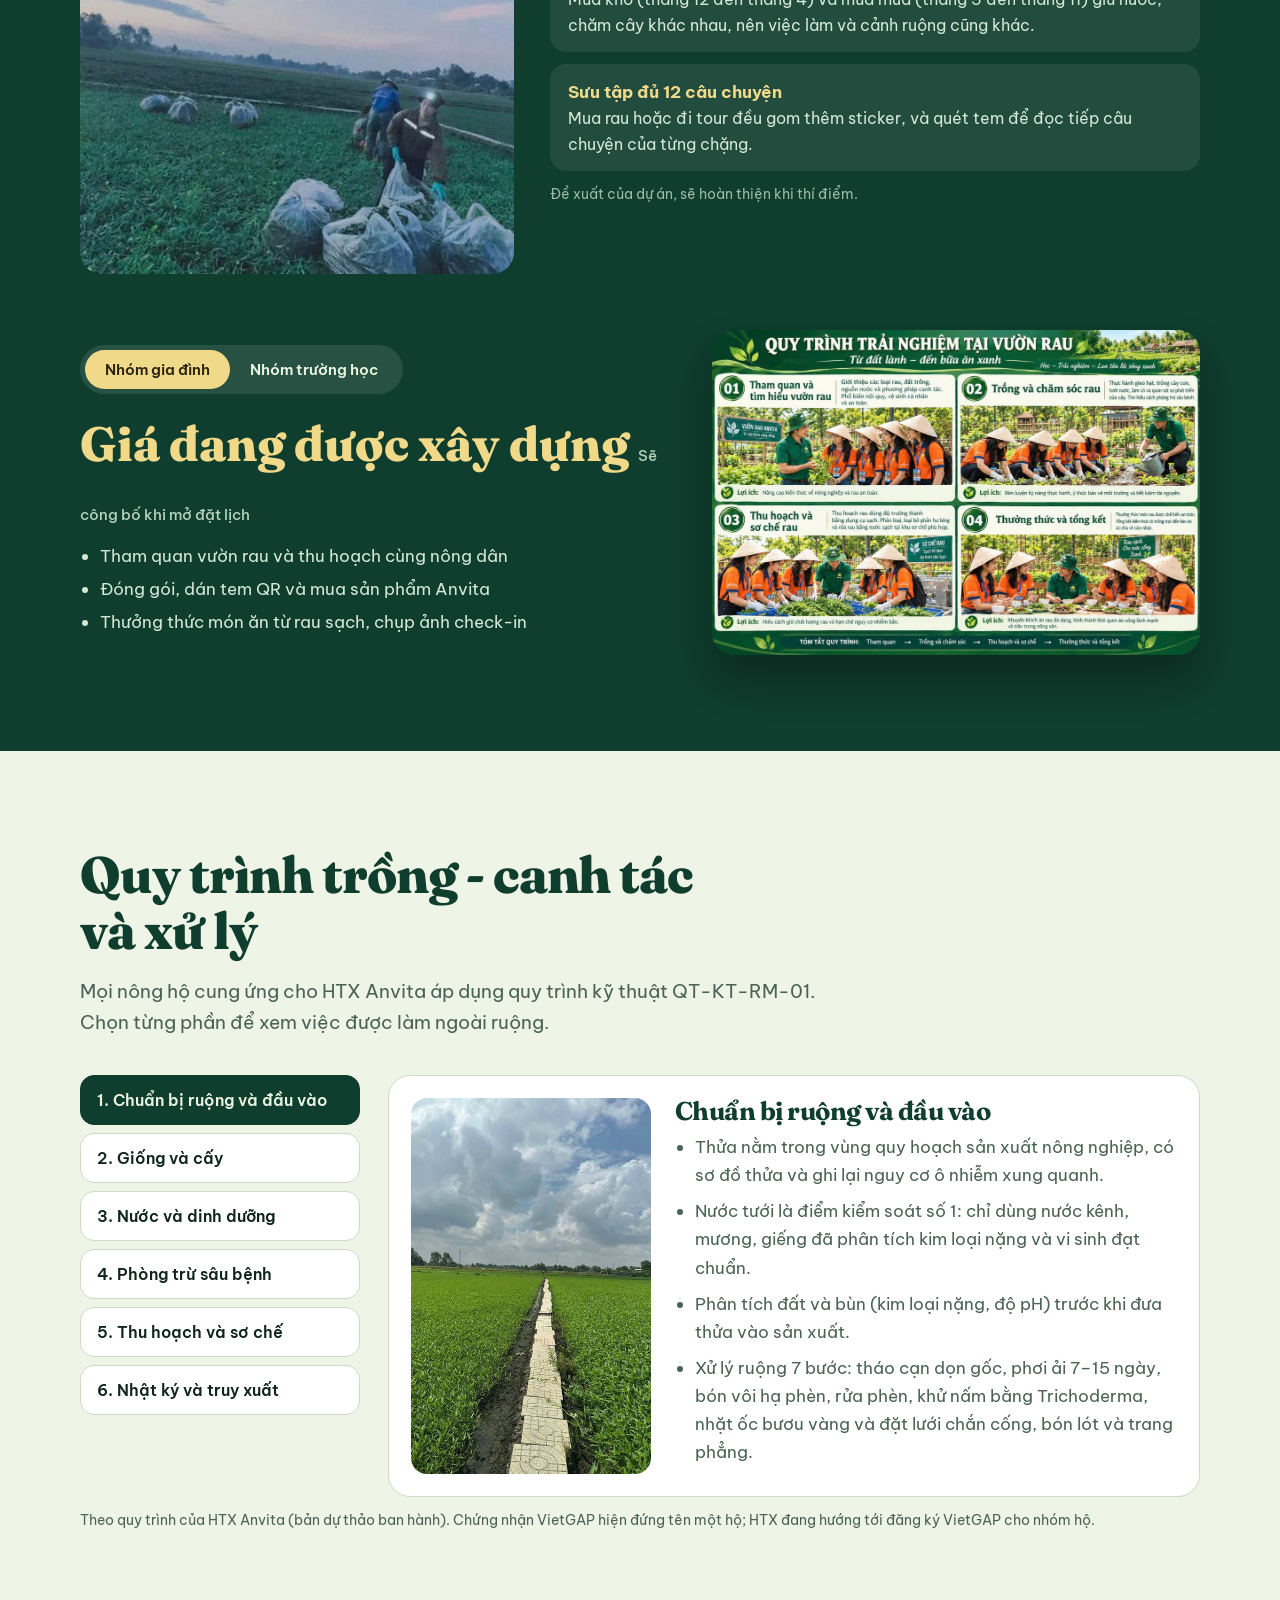
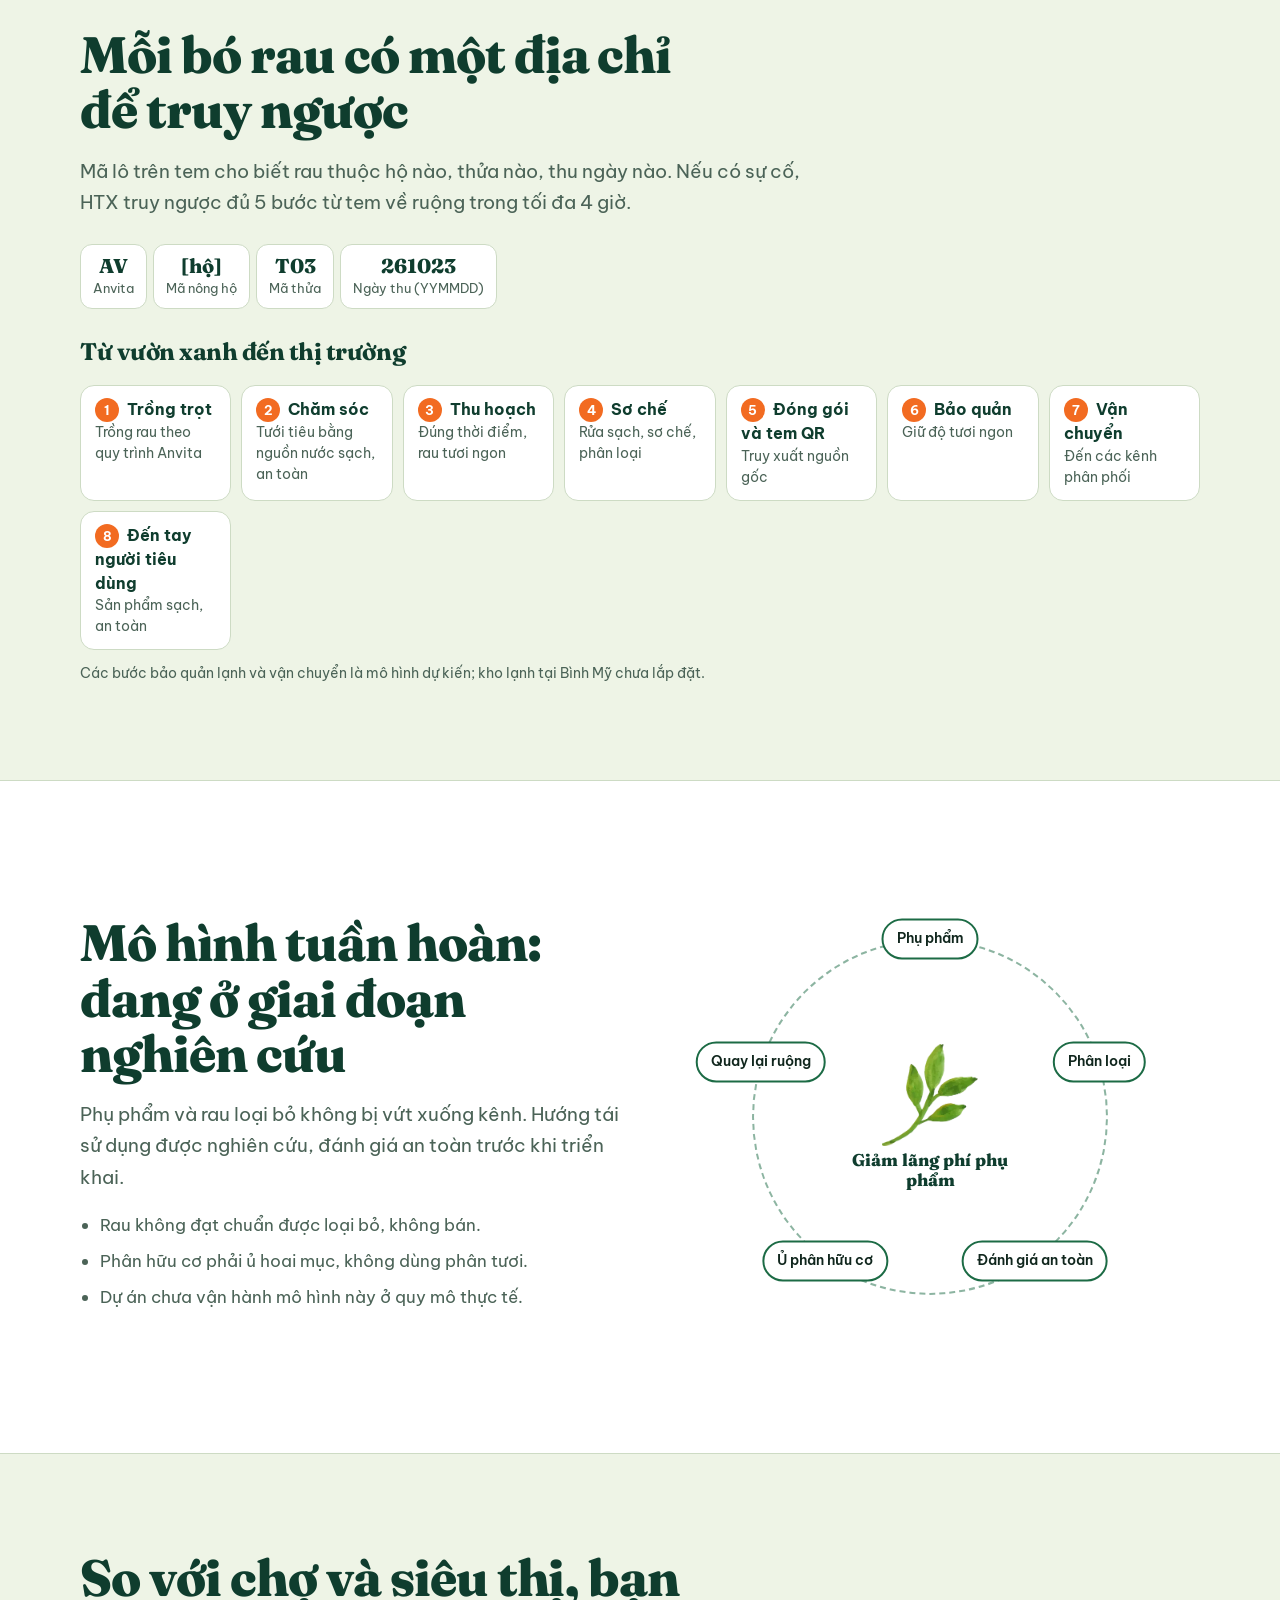
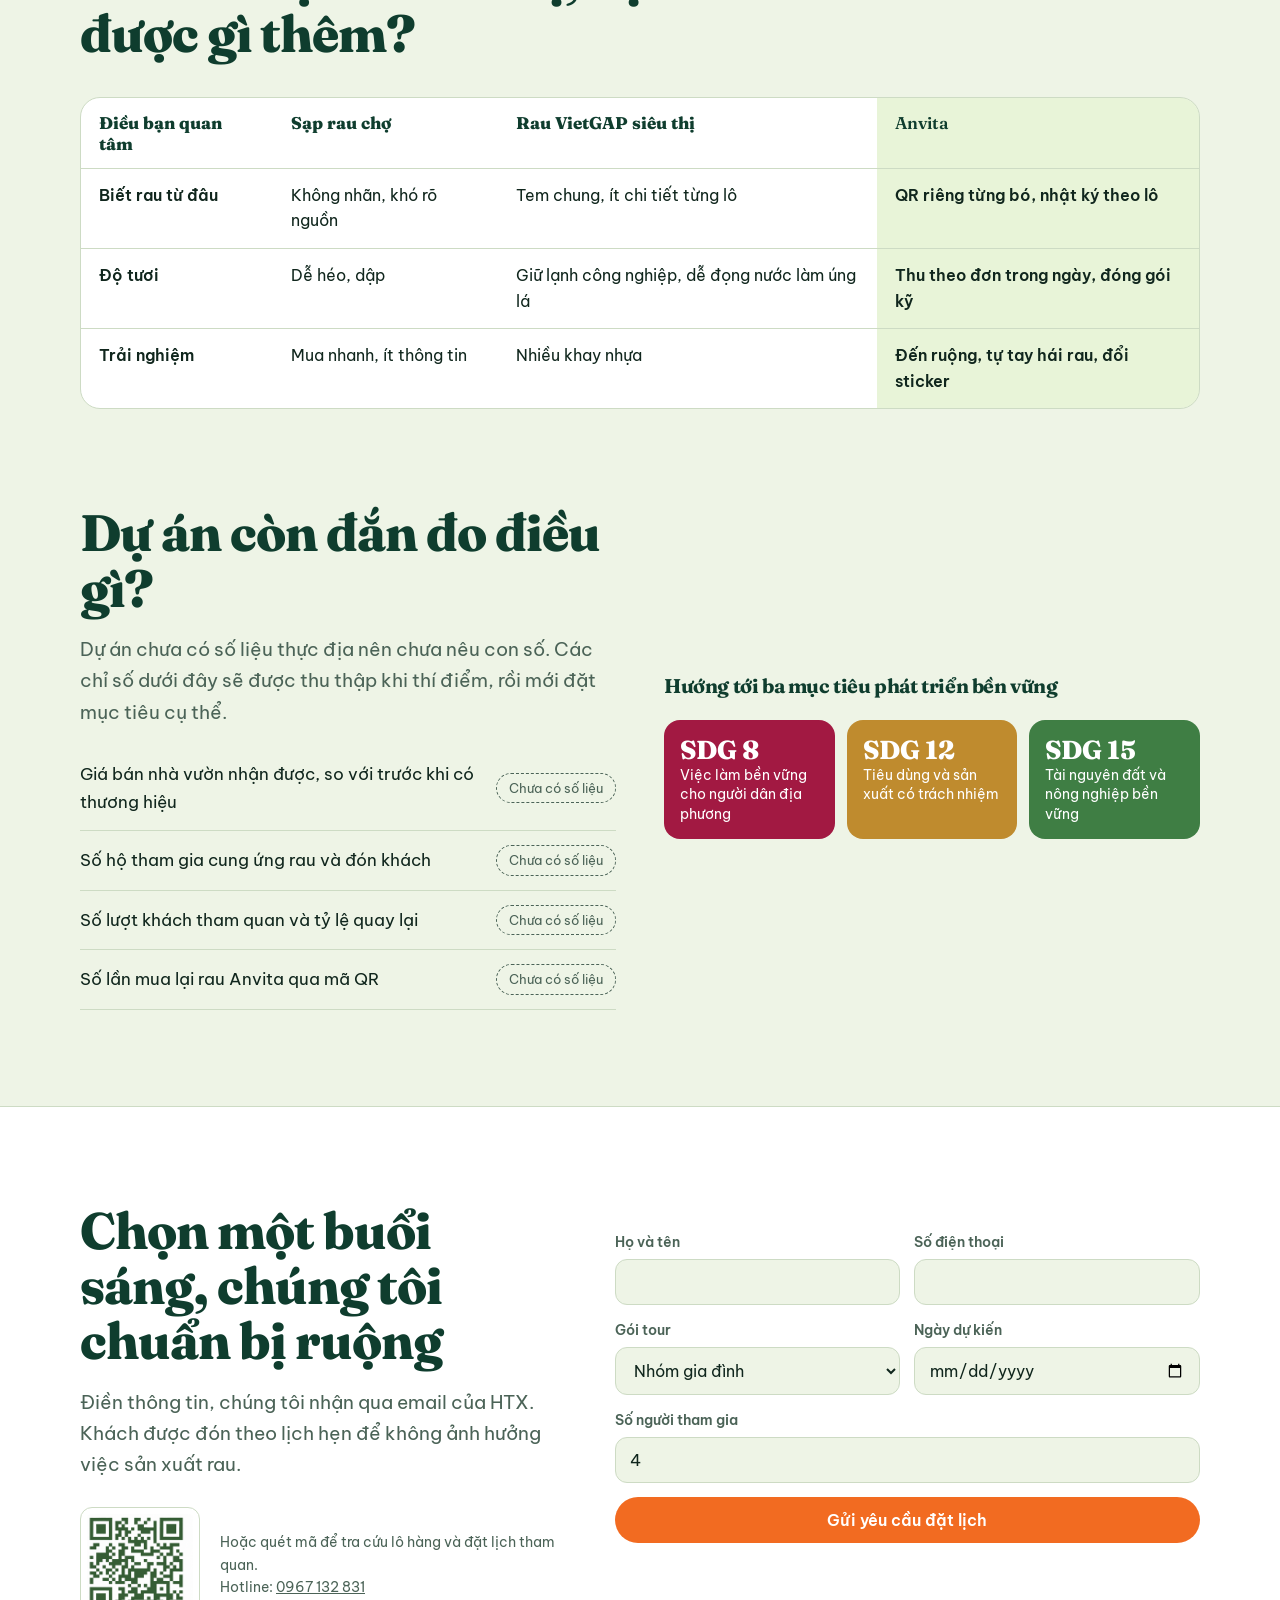
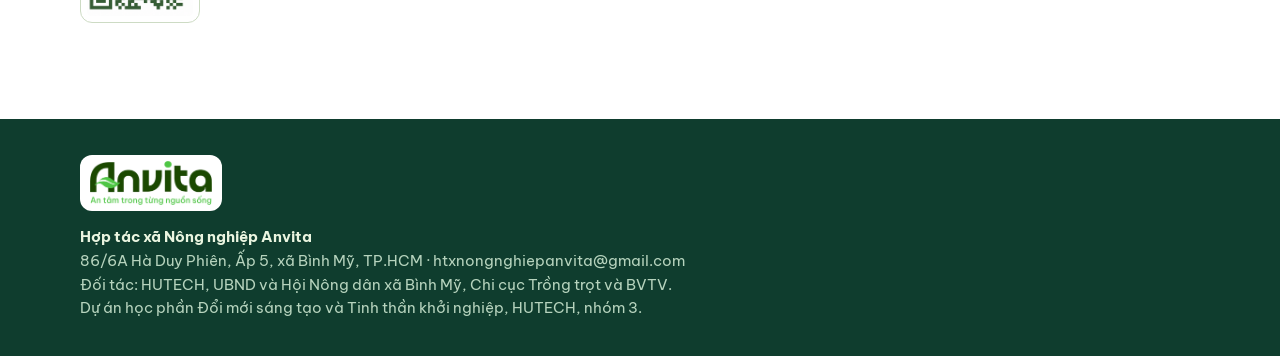
